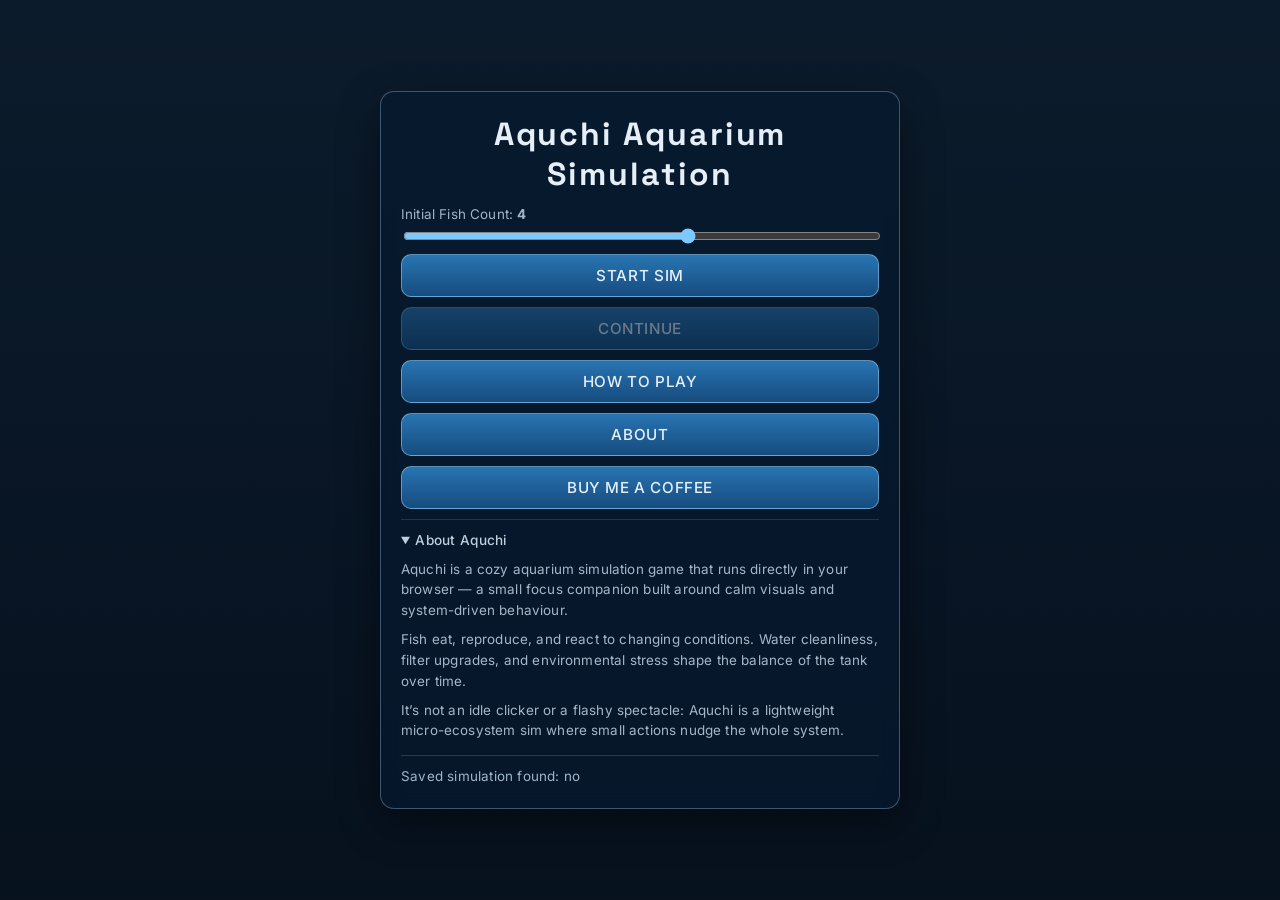
==== index.html @ 45c1fe30 "Add accessible About Aquchi SEO details block" ====
<!doctype html>
<html lang="en">
  <head>
    <meta charset="UTF-8" />
    <meta name="viewport" content="width=device-width, initial-scale=1.0" />
    <title>Aquchi</title>
    <!-- Favicon -->
    <link rel="icon" type="image/png" sizes="32x32" href="/favicon-32.png">
    <link rel="icon" type="image/png" sizes="16x16" href="/favicon-16.png">
    <link rel="icon" href="/favicon.ico">
    <link rel="apple-touch-icon" href="/apple-touch-icon.png">

    <link href="https://fonts.googleapis.com/css2?family=Inter:wght@400;500;600&family=Space+Grotesk:wght@500;600;700&display=swap" rel="stylesheet" />
    <link rel="stylesheet" href="styles.css" />
  </head>
  <body>
    <section class="start-screen" id="startScreen" aria-label="Start screen">
      <div class="start-card">
        <h1>Aquchi Aquarium Simulation</h1>

        <label class="control-group start-control-group">
          <span>Initial Fish Count: <strong data-start-value="initialFishCount">4</strong></span>
          <input type="range" min="1" max="6" value="4" step="1" data-start-control="initialFishCount" />
        </label>

        <div class="start-actions" aria-label="Start actions">
          <button type="button" class="start-btn" id="startSimButton">Start Sim</button>
          <button type="button" class="start-btn" id="continueSimButton">Continue</button>
          <button type="button" class="start-btn" data-info-modal="howToPlay">How to Play</button>
          <button type="button" class="start-btn" data-info-modal="about">About</button>
          <button type="button" class="start-btn" id="buyCoffeeButton">Buy me a coffee</button>
        </div>

        <details class="about-seo" id="aboutSeoStart" open>
          <summary>About Aquchi</summary>
          <p>Aquchi is a cozy aquarium simulation game that runs directly in your browser — a small focus companion built around calm visuals and system-driven behaviour.</p>
          <p>Fish eat, reproduce, and react to changing conditions. Water cleanliness, filter upgrades, and environmental stress shape the balance of the tank over time.</p>
          <p>It’s not an idle clicker or a flashy spectacle: Aquchi is a lightweight micro-ecosystem sim where small actions nudge the whole system.</p>
        </details>

        <p class="saved-start-meta" data-saved-start-meta>Saved simulation found: no</p>
      </div>
    </section>

    <div class="info-modal-backdrop" id="infoModalBackdrop" hidden>
      <section class="info-modal" role="dialog" aria-modal="true" aria-labelledby="infoModalTitle">
        <header class="info-modal-header">
          <h2 id="infoModalTitle">Info</h2>
          <button type="button" class="info-modal-close" id="infoModalClose" aria-label="Close">✕</button>
        </header>
        <div class="info-modal-content" id="infoModalContent"></div>
      </section>
    </div>

    <main class="page-layout" id="appRoot" hidden>
      <section class="tank-stage" aria-label="Aquarium stage">
        <div class="tank-shell">
          <canvas id="aquariumCanvas" aria-label="Aquchi"></canvas>
        </div>
      </section>

      <button class="deck-toggle" id="deckToggle" type="button" aria-expanded="false" aria-controls="panelRoot">
        Controls
      </button>

      <aside class="ui-deck" id="panelRoot" aria-label="Simulation panel" data-open="false">
        <header class="deck-header">
          <h1>Aquchi</h1>
          <p>Focus companion</p>
        </header>

        <div class="tab-buttons" role="tablist">
          <button class="tab-button active" data-tab="stats" role="tab" aria-selected="true">Stats</button>
          <button class="tab-button" data-tab="controls" role="tab" aria-selected="false">Controls</button>
          <button class="tab-button" data-tab="fish" role="tab" aria-selected="false">Fish</button>
        </div>

        <section class="tab-content active" data-content="stats" role="tabpanel">
          <h2>Stats</h2>
          <div class="stat-row"><span>Total Sim Time</span><strong data-stat="simTime">00:00:00</strong></div>
          <div class="stat-row"><span>Fish</span><strong data-stat="fishCount">0</strong></div>
          <div class="stat-row"><span>Cleanliness</span><strong data-stat="cleanliness">100%</strong></div>
          <div class="stat-row"><span>Water quality trend</span><strong data-stat="cleanlinessTrend">Stable</strong></div>
          <div data-stat="eggsSummary"></div>
        </section>

        <section class="tab-content" data-content="controls" role="tabpanel">
          <h2>Controls</h2>

          <label class="control-group" data-sim-speed-group>
            <span>Simulation Speed: <strong data-value="simSpeed">1.0x</strong></span>
            <input type="range" min="0.5" max="3" value="1" step="0.1" data-control="simSpeed" />
            <p class="control-hint" data-sim-speed-condition hidden></p>
          </label>

          <div class="button-row split">
            <button type="button" data-control="togglePause">Pause</button>
          </div>

          <section class="filter-accordion is-dim" data-filter-accordion data-open="false">
            <button class="filter-accordion-toggle" type="button" data-control="toggleFilterAccordion" aria-expanded="false">
              <span>Water Filter</span>
              <span class="filter-accordion-chevron">▾</span>
            </button>
            <div class="filter-accordion-content" data-filter-content hidden>
              <p class="filter-message" data-filter-message>To install the filter: feed your fish 0 times.</p>
              <div class="stat-row" data-filter-feed-row><span>Feed count progress</span><strong data-filter-feed-progress>0 / 0</strong></div>
              <div class="stat-row" data-filter-install-progress-row hidden><span>Install progress</span><strong data-filter-install-progress>0%</strong></div>
              <div class="progress-track" data-filter-install-bar-track hidden><div class="progress-fill" data-filter-install-bar></div></div>
              <div class="stat-row" data-filter-status-row hidden><span>Status</span><strong data-filter-status>OFF</strong></div>
              <div class="stat-row" data-filter-health-row hidden><span>Filter health</span><strong data-filter-health>0%</strong></div>
              <div class="stat-row" data-filter-tier-row hidden><span>Filter tier</span><strong data-filter-tier>Tier 1/3</strong></div>
              <div class="stat-row" data-filter-tier-progress-row hidden><span>Upgrade progress</span><strong data-filter-tier-progress>0 feeds left (0/0)</strong></div>
              <div class="button-row"><button type="button" data-control="installFilter" hidden>Install water filter</button></div>
              <div class="button-row" data-filter-toggle-row hidden><button type="button" data-control="toggleFilterPower">On / Off</button></div>
              <div class="button-row"><button type="button" data-control="upgradeFilter" hidden>Upgrade filter ⚡</button></div>
              <div class="button-row"><button type="button" data-control="maintainFilter" hidden>Change filter</button></div>
            </div>
          </section>

          <section class="filter-accordion is-dim" data-species-accordion data-open="false">
            <button class="filter-accordion-toggle" type="button" data-control="toggleSpeciesAccordion" aria-expanded="false">
              <span>Add Species</span>
              <span class="filter-accordion-chevron">▾</span>
            </button>
            <div class="filter-accordion-content" data-species-content hidden>
              <div class="species-row" data-berry-row>
                <button type="button" data-control="addBerryReed">Berry Reed</button>
                <strong data-berry-state>Locked</strong>
              </div>
              <p class="filter-message" data-berry-req-births>Requires: 4 births (0/4)</p>
              <p class="filter-message" data-berry-req-cleanliness>Requires: Cleanliness 80%+</p>

              <div class="species-row" data-azure-dart-row>
                <button type="button" data-control="addAzureDart">Azure Dart</button>
                <strong data-azure-state>Locked</strong>
              </div>
              <p class="filter-message" data-azure-req-berry>Requires: Berry Reed added</p>
              <p class="filter-message" data-azure-req-cleanliness>Requires: Cleanliness 80%+</p>

              <div class="species-row" data-silt-sifter-row>
                <button type="button" data-control="addSiltSifter">Silt Sifter</button>
                <strong data-silt-sifter-state>Locked</strong>
              </div>
              <p class="filter-message" data-silt-sifter-req-births>Requires: 10 births (0/10)</p>
            </div>
          </section>

          <div class="button-row">
            <button type="button" data-control="restartSim">Restart</button>
          </div>
          <div class="restart-confirm" data-restart-confirm hidden>
            <p>All progress will be lost. Are you sure?</p>
            <div class="button-row split">
              <button type="button" data-control="restartConfirmYes">Yes</button>
              <button type="button" data-control="restartConfirmNo">No</button>
            </div>
          </div>
        </section>

        <section class="tab-content" data-content="fish" role="tabpanel">
          <div class="fish-inspector" data-fish-inspector></div>
        </section>
      </aside>
    </main>

    <section class="about-seo-footer" id="aboutSeoFooter" aria-label="About Aquchi" hidden></section>

    <script type="module" src="src/main.js"></script>
  </body>
</html>
---- styles.css ----
:root {
  color-scheme: dark;
  --bg-top: #11161d;
  --bg-bottom: #0c1016;
  --deck-bg: rgba(17, 27, 39, 0.8);
  --deck-border: rgba(173, 207, 235, 0.18);
  --text-main: #e6eff8;
  --text-soft: #9fb6ca;
  --accent: #7dc8ff;

  --species-ready-green: #84e89a;
}

* {
  box-sizing: border-box;
}

[hidden] {
  display: none !important;
}

html,
body {
  margin: 0;
  width: 100%;
  min-height: 100%;
  font-family: 'Inter', system-ui, sans-serif;
  font-weight: 400;
  letter-spacing: 0.01em;
  color: var(--text-main);
  background: linear-gradient(180deg, var(--bg-top), var(--bg-bottom));
}

h1,
h2 {
  font-family: 'Space Grotesk', sans-serif;
  font-weight: 600;
}

button {
  font-family: 'Inter', sans-serif;
  font-weight: 500;
  letter-spacing: 0.04em;
  text-transform: uppercase;
  font-size: 0.75rem;
}

body::before {
  content: '';
  position: fixed;
  inset: 0;
  pointer-events: none;
  background-image: radial-gradient(rgba(255, 255, 255, 0.03) 0.5px, transparent 0.5px);
  background-size: 3px 3px;
  opacity: 0.12;
}

body.cinema-mode {
  cursor: none;
}

body.cinema-mode .ui-deck,
body.cinema-mode .deck-toggle,
body.cinema-mode .start-screen,
body.cinema-mode .info-modal-backdrop,
body.cinema-mode [data-cinema-hide='true'] {
  display: none !important;
  pointer-events: none !important;
}

body.cinema-mode .page-layout {
  grid-template-columns: 1fr;
  gap: 0;
  padding: 0;
}

body.cinema-mode .tank-stage,
body.cinema-mode .tank-shell,
body.cinema-mode #aquariumCanvas {
  width: 100%;
  height: 100%;
  max-width: none;
  border-radius: 0;
}

body.cinema-mode .tank-shell {
  box-shadow: none;
}

.fullscreen-hint {
  position: fixed;
  right: 22px;
  bottom: 20px;
  padding: 6px 10px;
  border-radius: 999px;
  border: 1px solid rgba(212, 238, 255, 0.3);
  background: rgba(8, 18, 30, 0.44);
  color: rgba(234, 247, 255, 0.92);
  font-size: 0.74rem;
  letter-spacing: 0.03em;
  opacity: 0;
  transform: translateY(8px);
  transition: opacity 360ms ease, transform 360ms ease;
  pointer-events: none;
  z-index: 25;
}

.fullscreen-hint.is-visible {
  opacity: 1;
  transform: translateY(0);
}


.start-screen {
  position: fixed;
  inset: 0;
  display: grid;
  place-items: center;
  overflow: hidden;
  z-index: 50;
  background: linear-gradient(180deg, rgba(12, 28, 45, 0.94), rgba(7, 18, 31, 0.97));
}


.start-card {
  position: relative;
  z-index: 1;
  width: min(520px, calc(100vw - 36px));
  border: 1px solid rgba(168, 223, 255, 0.32);
  border-radius: 14px;
  padding: 22px 20px;
  background: rgba(7, 26, 48, 0.68);
  box-shadow: 0 14px 42px rgba(0, 0, 0, 0.45);
  backdrop-filter: blur(9px);
}

.start-card h1 {
  margin: 0 0 12px;
  text-align: center;
  font-family: 'Space Grotesk', sans-serif;
  font-size: clamp(1.35rem, 3vw, 2rem);
  font-weight: 700;
  letter-spacing: 0.06em;
  text-transform: none;
}

.start-control-group {
  margin: 10px 0 14px;
}

.start-actions {
  display: grid;
  gap: 10px;
}

.start-actions {
  display: grid;
  gap: 10px;
}

.start-btn {
  width: 100%;
  border: 1px solid rgba(177, 231, 255, 0.44);
  border-radius: 10px;
  padding: 11px 12px;
  font-size: 0.95rem;
  cursor: pointer;
  background: linear-gradient(180deg, rgba(47, 132, 201, 0.86), rgba(24, 82, 134, 0.92));
  color: var(--text-main);
  transition: background-color 120ms ease, border-color 120ms ease;
}

.start-btn:hover {
  background: linear-gradient(180deg, rgba(43, 121, 186, 0.86), rgba(22, 73, 120, 0.92));
  border-color: rgba(177, 231, 255, 0.5);
}

.start-btn:disabled {
  opacity: 0.45;
  cursor: not-allowed;
  transform: none;
  filter: none;
}

.start-btn:disabled:hover {
  transform: none;
  filter: none;
}


.about-seo {
  margin: 10px 0 0;
  padding-top: 10px;
  border-top: 1px solid rgba(157, 210, 255, 0.16);
  color: rgba(201, 219, 233, 0.82);
  font-size: 0.84rem;
  line-height: 1.55;
  max-width: 720px;
}

.about-seo summary {
  cursor: pointer;
  color: rgba(222, 238, 250, 0.86);
  font-size: 0.85rem;
  font-weight: 500;
  letter-spacing: 0.02em;
}

.about-seo p {
  margin: 8px 0 0;
}

.about-seo-footer {
  width: min(100%, 1024px);
  margin: 56px auto 28px;
  padding: 0 clamp(20px, 3.5vw, 48px);
}

.about-seo-footer .about-seo {
  margin-top: 0;
  padding-top: 0;
  border-top: 0;
}
.saved-start-meta {
  margin: 14px 0 0;
  border-top: 1px solid rgba(157, 210, 255, 0.2);
  padding-top: 10px;
  color: var(--text-soft);
  font-family: 'Inter', sans-serif;
  font-weight: 400;
  letter-spacing: 0.015em;
  line-height: 1.5;
  font-size: 0.84rem;
}

.info-modal-backdrop {
  position: fixed;
  inset: 0;
  z-index: 60;
  display: grid;
  place-items: center;
  padding: 16px;
  background: rgba(2, 8, 14, 0.72);
}

.info-modal {
  width: min(680px, 100%);
  max-height: min(78vh, 720px);
  border: 1px solid rgba(168, 223, 255, 0.28);
  border-radius: 12px;
  background: rgba(8, 24, 42, 0.95);
  box-shadow: 0 18px 34px rgba(0, 0, 0, 0.45);
  display: flex;
  flex-direction: column;
}

.info-modal-header {
  display: flex;
  align-items: center;
  justify-content: space-between;
  gap: 12px;
  padding: 12px;
  border-bottom: 1px solid rgba(173, 207, 235, 0.2);
}

.info-modal-header h2 {
  margin: 0;
  font-family: 'Space Grotesk', sans-serif;
  font-weight: 600;
  letter-spacing: 0.04em;
  font-size: 0.9rem;
}

.info-modal-close {
  border: 1px solid rgba(177, 231, 255, 0.4);
  border-radius: 8px;
  padding: 4px 8px;
  background: rgba(25, 66, 99, 0.9);
  color: var(--text-main);
  cursor: pointer;
}

.info-modal-content {
  padding: 12px;
  overflow-y: auto;
  color: var(--text-soft);
  font-family: 'Inter', sans-serif;
  font-weight: 400;
  letter-spacing: 0.015em;
  line-height: 1.5;
  font-size: 0.94rem;
}

.info-modal-content p {
  margin: 0 0 12px;
}


.restart-confirm {
  margin-top: 10px;
  border: 1px solid rgba(173, 207, 235, 0.22);
  border-radius: 8px;
  padding: 10px;
  background: rgba(16, 32, 47, 0.62);
}

.restart-confirm p {
  margin: 0;
  color: var(--text-main);
  font-size: 0.83rem;
}

.page-layout {
  --tank-height: clamp(460px, 82vh, 790px);
  --tank-max-width: 1274px;
  min-height: 100vh;
  min-height: 100dvh;
  padding: clamp(20px, 3.5vw, 48px);
  display: grid;
  grid-template-columns: minmax(0, 1fr) 288px;
  gap: clamp(8px, 1.2vw, 16px);
  align-items: start;
}

.tank-stage {
  min-width: 0;
  height: var(--tank-height);
  display: flex;
  justify-content: flex-end;
  align-items: center;
}

.tank-shell {
  width: min(100%, var(--tank-max-width));
  height: var(--tank-height);
  border-radius: 14px;
  box-shadow: 0 18px 38px rgba(0, 0, 0, 0.32), 0 3px 10px rgba(0, 0, 0, 0.24);
}

#aquariumCanvas {
  width: 100%;
  height: 100%;
  border-radius: 14px;
  display: block;
}

.ui-deck {
  width: 100%;
  height: var(--tank-height);
  position: sticky;
  top: clamp(20px, 3.5vw, 48px);
  align-self: start;
  border-radius: 12px;
  border: 1px solid var(--deck-border);
  background: var(--deck-bg);
  backdrop-filter: blur(8px);
  box-shadow: 0 10px 24px rgba(0, 0, 0, 0.26);
  overflow: hidden;
  z-index: 4;
  display: flex;
  flex-direction: column;
}

.deck-header {
  padding: 10px 12px 9px;
  border-bottom: 1px solid var(--deck-border);
}

.deck-header h1 {
  margin: 0;
  font-size: 0.9rem;
  letter-spacing: 0.01em;
}

.deck-header p {
  margin: 3px 0 0;
  color: var(--text-soft);
  font-size: 0.75rem;
}

.tab-buttons {
  display: grid;
  grid-template-columns: repeat(3, 1fr);
  border-bottom: 1px solid var(--deck-border);
}

.tab-button {
  background: transparent;
  border: 0;
  color: var(--text-soft);
  padding: 9px;
  cursor: pointer;
  transition: 150ms ease;
  font-size: 0.84rem;
}

.tab-button.active {
  color: var(--text-main);
  background: rgba(94, 162, 215, 0.12);
}

.tab-content {
  display: none;
  padding: 11px;
  flex: 1;
  min-height: 0;
  overflow-y: auto;
}

.tab-content.active {
  display: block;
}

h2 {
  margin: 0 0 8px;
  font-size: 0.9rem;
}

.stat-row,
.control-group {
  display: flex;
  flex-direction: column;
  gap: 4px;
  margin: 8px 0;
  color: var(--text-soft);
  font-size: 0.84rem;
}

.stat-row {
  flex-direction: row;
  justify-content: space-between;
  color: var(--text-main);
}

.stat-row--eggs {
  color: #2ecc71;
}



.control-group.is-dim {
  opacity: 0.58;
}

.control-hint {
  margin: 0;
  color: var(--text-soft);
  font-size: 0.76rem;
  line-height: 1.3;
}


input[type='range'] {
  width: 100%;
  accent-color: var(--accent);
}

.button-row {
  margin-top: 10px;
}

.button-row.split {
  display: grid;
  grid-template-columns: 1fr;
  gap: 8px;
}

.button-row button,
.deck-toggle {
  border: 1px solid var(--deck-border);
  background: rgba(27, 91, 142, 0.45);
  color: var(--text-main);
  width: 100%;
  padding: 8px 10px;
  border-radius: 8px;
  cursor: pointer;
  font-size: 0.82rem;
}

.deck-toggle {
  display: none;
}

@media (max-width: 860px) {
  .page-layout {
    --controls-dock-height: 58px;
  }

  .page-layout {
    grid-template-columns: 1fr;
    align-items: start;
    min-height: 100vh;
    min-height: 100dvh;
    padding-bottom: calc(var(--controls-dock-height) + env(safe-area-inset-bottom, 0px) + 10px);
  }

  .tank-stage,
  .tank-shell {
    width: 100%;
    height: calc(100vh - var(--controls-dock-height) - 24px);
    height: calc(100dvh - var(--controls-dock-height) - 24px);
    min-height: 360px;
  }

  .deck-toggle {
    display: block;
    position: fixed;
    left: 0;
    right: 0;
    bottom: 0;
    width: 100%;
    border-radius: 0;
    border-left: 0;
    border-right: 0;
    border-bottom: 0;
    padding: 10px 14px calc(10px + env(safe-area-inset-bottom, 0px));
    min-height: var(--controls-dock-height);
    background: rgba(9, 21, 33, 0.95);
    backdrop-filter: blur(6px);
    z-index: 20;
  }

  .ui-deck {
    position: fixed;
    right: 14px;
    bottom: calc(var(--controls-dock-height) + env(safe-area-inset-bottom, 0px) + 8px);
    top: auto;
    width: min(320px, calc(100vw - 28px));
    height: auto;
    max-height: min(76vh, 560px);
    overflow-y: auto;
    transform: translateY(calc(100% + 24px));
    opacity: 0;
    pointer-events: none;
    transition: transform 170ms ease, opacity 170ms ease;
  }

  .ui-deck[data-open='true'] {
    transform: translateY(0);
    opacity: 1;
    pointer-events: auto;
  }

  .about-seo-footer {
    margin-top: 34px;
    padding-bottom: calc(var(--controls-dock-height) + env(safe-area-inset-bottom, 0px) + 12px);
  }
}


.fish-inspector {
  display: grid;
  gap: 10px;
}

.inspector-species-tabs {
  display: grid;
  grid-template-columns: 1fr 1fr;
  gap: 6px;
}

.inspector-species-tab {
  border: 1px solid var(--deck-border);
  background: rgba(20, 37, 54, 0.6);
  color: var(--text-soft);
  border-radius: 7px;
  padding: 5px 8px;
  font-size: 0.78rem;
  cursor: pointer;
  touch-action: manipulation;
}

.inspector-species-tab.active {
  color: var(--text-main);
  background: rgba(85, 148, 198, 0.28);
  border-color: rgba(140, 220, 255, 0.55);
}


.fish-list {
  display: grid;
  gap: 6px;
  max-height: 180px;
  overflow-y: auto;
}

.fish-row {
  border: 1px solid var(--deck-border);
  background: rgba(22, 41, 61, 0.55);
  color: var(--text-main);
  border-radius: 8px;
  padding: 6px 8px;
  text-align: left;
  cursor: pointer;
  font-size: 0.78rem;
}


.fish-row.fishRow--dead {
  opacity: 0.45;
}

.fish-row.selected {
  border-color: rgba(140, 220, 255, 0.82);
  background: rgba(56, 117, 167, 0.35);
}

.fish-row__name--pregnant {
  color: #2ecc71;
}


.fish-detail {
  border-top: 1px solid var(--deck-border);
  padding-top: 8px;
}

.fish-empty {
  margin: 0;
  color: var(--text-soft);
  font-size: 0.82rem;
}

.tab-content[data-content='fish'] {
  overflow-y: auto;
}

.fish-inspector {
  grid-template-rows: auto minmax(160px, 1fr) auto;
  min-height: 0;
}

.fish-list {
  min-height: 120px;
  max-height: none;
  overflow-y: auto;
  padding-right: 2px;
}


.fish-detail-tabs {
  display: grid;
  grid-template-columns: 1fr 1fr;
  gap: 6px;
  margin: 4px 0 8px;
}

.fish-detail-tab {
  border: 1px solid var(--deck-border);
  background: rgba(20, 37, 54, 0.6);
  color: var(--text-soft);
  border-radius: 7px;
  padding: 5px 8px;
  font-size: 0.78rem;
  cursor: pointer;
  touch-action: manipulation;
}

.fish-detail-tab.active {
  color: var(--text-main);
  background: rgba(85, 148, 198, 0.28);
  border-color: rgba(140, 220, 255, 0.55);
}

.fish-detail-pane {
  display: none;
}

.fish-detail-pane.active {
  display: block;
}

.status-line {
  margin: 6px 0 2px;
  font-size: 0.8rem;
}

.status--pregnant {
  color: #2ecc71;
  font-weight: 600;
}


.history-fish-link {
  border: 0;
  background: none;
  padding: 0;
  color: #9edfff;
  text-decoration: underline;
  cursor: pointer;
  font: inherit;
  touch-action: manipulation;
}

button {
  touch-action: manipulation;
}

.history-fish-link:hover {
  color: #c9efff;
}

.history-children-list {
  margin-top: 4px;
  display: grid;
  gap: 3px;
}

.history-child-item {
  font-size: 0.78rem;
  color: var(--text-soft);
  padding-left: 2px;
}

.fish-name-group input[type='text'] {
  border: 1px solid var(--deck-border);
  background: rgba(18, 34, 49, 0.65);
  color: var(--text-main);
  border-radius: 6px;
  padding: 6px 8px;
  font-size: 0.8rem;
  width: 100%;
  pointer-events: auto;
}


.button-row button:disabled {
  opacity: 0.55;
  cursor: not-allowed;
}

.filter-accordion {
  margin-top: 12px;
  border: 1px solid var(--deck-border);
  border-radius: 10px;
  background: rgba(20, 38, 56, 0.42);
}

.filter-accordion.is-dim {
  opacity: 0.58;
}

.filter-accordion-toggle {
  width: 100%;
  border: 0;
  background: transparent;
  color: var(--text-main);
  display: flex;
  justify-content: space-between;
  align-items: center;
  padding: 9px 10px;
  cursor: pointer;
  font-size: 0.82rem;
}

.filter-accordion[data-open='true'] .filter-accordion-chevron {
  transform: rotate(180deg);
}

.filter-accordion-chevron {
  transition: transform 140ms ease;
}

.filter-accordion-content {
  border-top: 1px solid var(--deck-border);
  padding: 9px 10px 10px;
}

.filter-message {
  margin: 0 0 8px;
  color: var(--text-soft);
  font-size: 0.8rem;
  line-height: 1.35;
}

.species-row {
  display: flex;
  align-items: center;
  justify-content: space-between;
  gap: 8px;
  margin-bottom: 8px;
}

.species-row strong {
  font-size: 0.76rem;
  color: var(--text-soft);
}

.species-stepper {
  display: inline-flex;
  align-items: center;
  gap: 6px;
  margin: -4px 0 8px;
}

.species-stepper button {
  min-width: 24px;
  height: 24px;
  padding: 0;
  line-height: 1;
}

.species-stepper strong {
  min-width: 18px;
  text-align: center;
  color: var(--text-soft);
}

.progress-track {
  height: 8px;
  border-radius: 999px;
  background: rgba(119, 170, 211, 0.24);
  overflow: hidden;
}

.progress-fill {
  height: 100%;
  width: 0;
  background: linear-gradient(90deg, #58ace8, #96dbff);
}

.dev-panel {
  margin-top: 10px;
  border: 1px dashed rgba(169, 206, 233, 0.25);
  border-radius: 8px;
  padding: 8px;
  background: rgba(20, 38, 56, 0.2);
}

.dev-panel__label {
  margin: 0 0 6px;
  font-size: 0.68rem;
  letter-spacing: 0.08em;
  color: rgba(214, 235, 249, 0.88);
}

.species-row.is-locked {
  opacity: 0.6;
}



.species-btn--ready {
  border-color: color-mix(in srgb, var(--species-ready-green) 58%, #cfeeff 42%);
  background: linear-gradient(180deg, rgba(57, 119, 84, 0.95), rgba(46, 100, 72, 0.95));
  color: #ebfff2;
}

.species-btn--ready:disabled {
  opacity: 0.72;
}
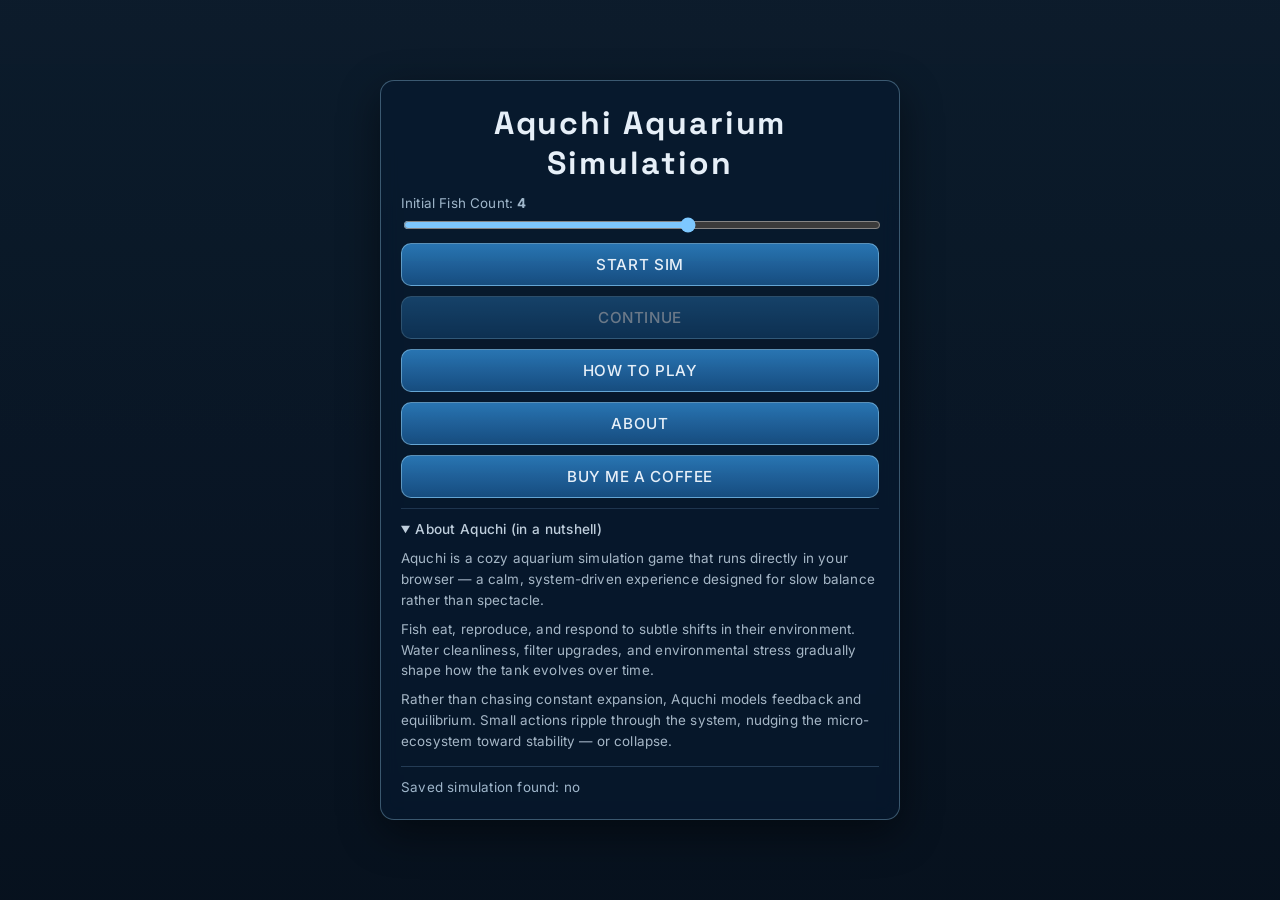
==== commit 78257a95: "Update About Aquchi summary and SEO copy text" ====
--- a/index.html
+++ b/index.html
@@ -32,10 +32,10 @@
         </div>
 
         <details class="about-seo" id="aboutSeoStart" open>
-          <summary>About Aquchi</summary>
-          <p>Aquchi is a cozy aquarium simulation game that runs directly in your browser — a small focus companion built around calm visuals and system-driven behaviour.</p>
-          <p>Fish eat, reproduce, and react to changing conditions. Water cleanliness, filter upgrades, and environmental stress shape the balance of the tank over time.</p>
-          <p>It’s not an idle clicker or a flashy spectacle: Aquchi is a lightweight micro-ecosystem sim where small actions nudge the whole system.</p>
+          <summary>About Aquchi (in a nutshell)</summary>
+          <p>Aquchi is a cozy aquarium simulation game that runs directly in your browser — a calm, system-driven experience designed for slow balance rather than spectacle.</p>
+          <p>Fish eat, reproduce, and respond to subtle shifts in their environment. Water cleanliness, filter upgrades, and environmental stress gradually shape how the tank evolves over time.</p>
+          <p>Rather than chasing constant expansion, Aquchi models feedback and equilibrium. Small actions ripple through the system, nudging the micro-ecosystem toward stability — or collapse.</p>
         </details>
 
         <p class="saved-start-meta" data-saved-start-meta>Saved simulation found: no</p>
@@ -164,7 +164,14 @@
       </aside>
     </main>
 
-    <section class="about-seo-footer" id="aboutSeoFooter" aria-label="About Aquchi" hidden></section>
+    <section class="about-seo-footer" id="aboutSeoFooter" aria-label="About Aquchi" hidden>
+      <details class="about-seo" id="aboutSeoInGame">
+        <summary>About Aquchi (in a nutshell)</summary>
+        <p>Aquchi is a cozy aquarium simulation game that runs directly in your browser — a calm, system-driven experience designed for slow balance rather than spectacle.</p>
+        <p>Fish eat, reproduce, and respond to subtle shifts in their environment. Water cleanliness, filter upgrades, and environmental stress gradually shape how the tank evolves over time.</p>
+        <p>Rather than chasing constant expansion, Aquchi models feedback and equilibrium. Small actions ripple through the system, nudging the micro-ecosystem toward stability — or collapse.</p>
+      </details>
+    </section>
 
     <script type="module" src="src/main.js"></script>
   </body>
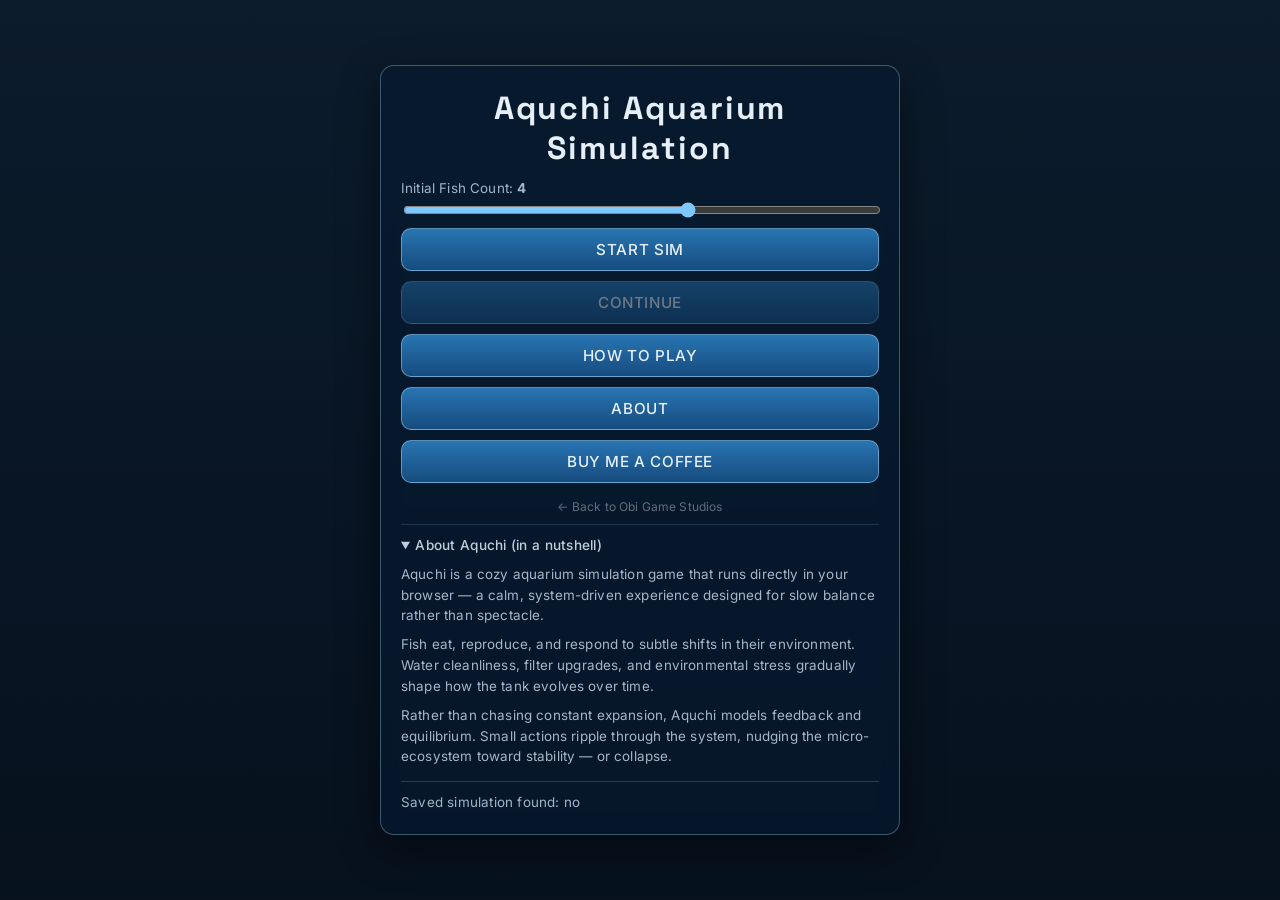
==== commit c97e3d36: "Add subtle back-to-main-site link on start card" ====
--- a/index.html
+++ b/index.html
@@ -30,6 +30,8 @@
           <button type="button" class="start-btn" data-info-modal="about">About</button>
           <button type="button" class="start-btn" id="buyCoffeeButton">Buy me a coffee</button>
         </div>
+
+        <a class="home-link" href="https://dizgioyunu.com/">← Back to Obi Game Studios</a>
 
         <details class="about-seo" id="aboutSeoStart" open>
           <summary>About Aquchi (in a nutshell)</summary>
--- a/styles.css
+++ b/styles.css
@@ -188,6 +188,22 @@
 }
 
 
+
+.home-link {
+  display: block;
+  margin-top: 16px;
+  font-size: 12px;
+  color: #7f8b99;
+  text-decoration: none;
+  text-align: center;
+  opacity: 0.75;
+  transition: opacity 0.2s ease;
+}
+
+.home-link:hover {
+  opacity: 1;
+  text-decoration: underline;
+}
 .about-seo {
   margin: 10px 0 0;
   padding-top: 10px;
